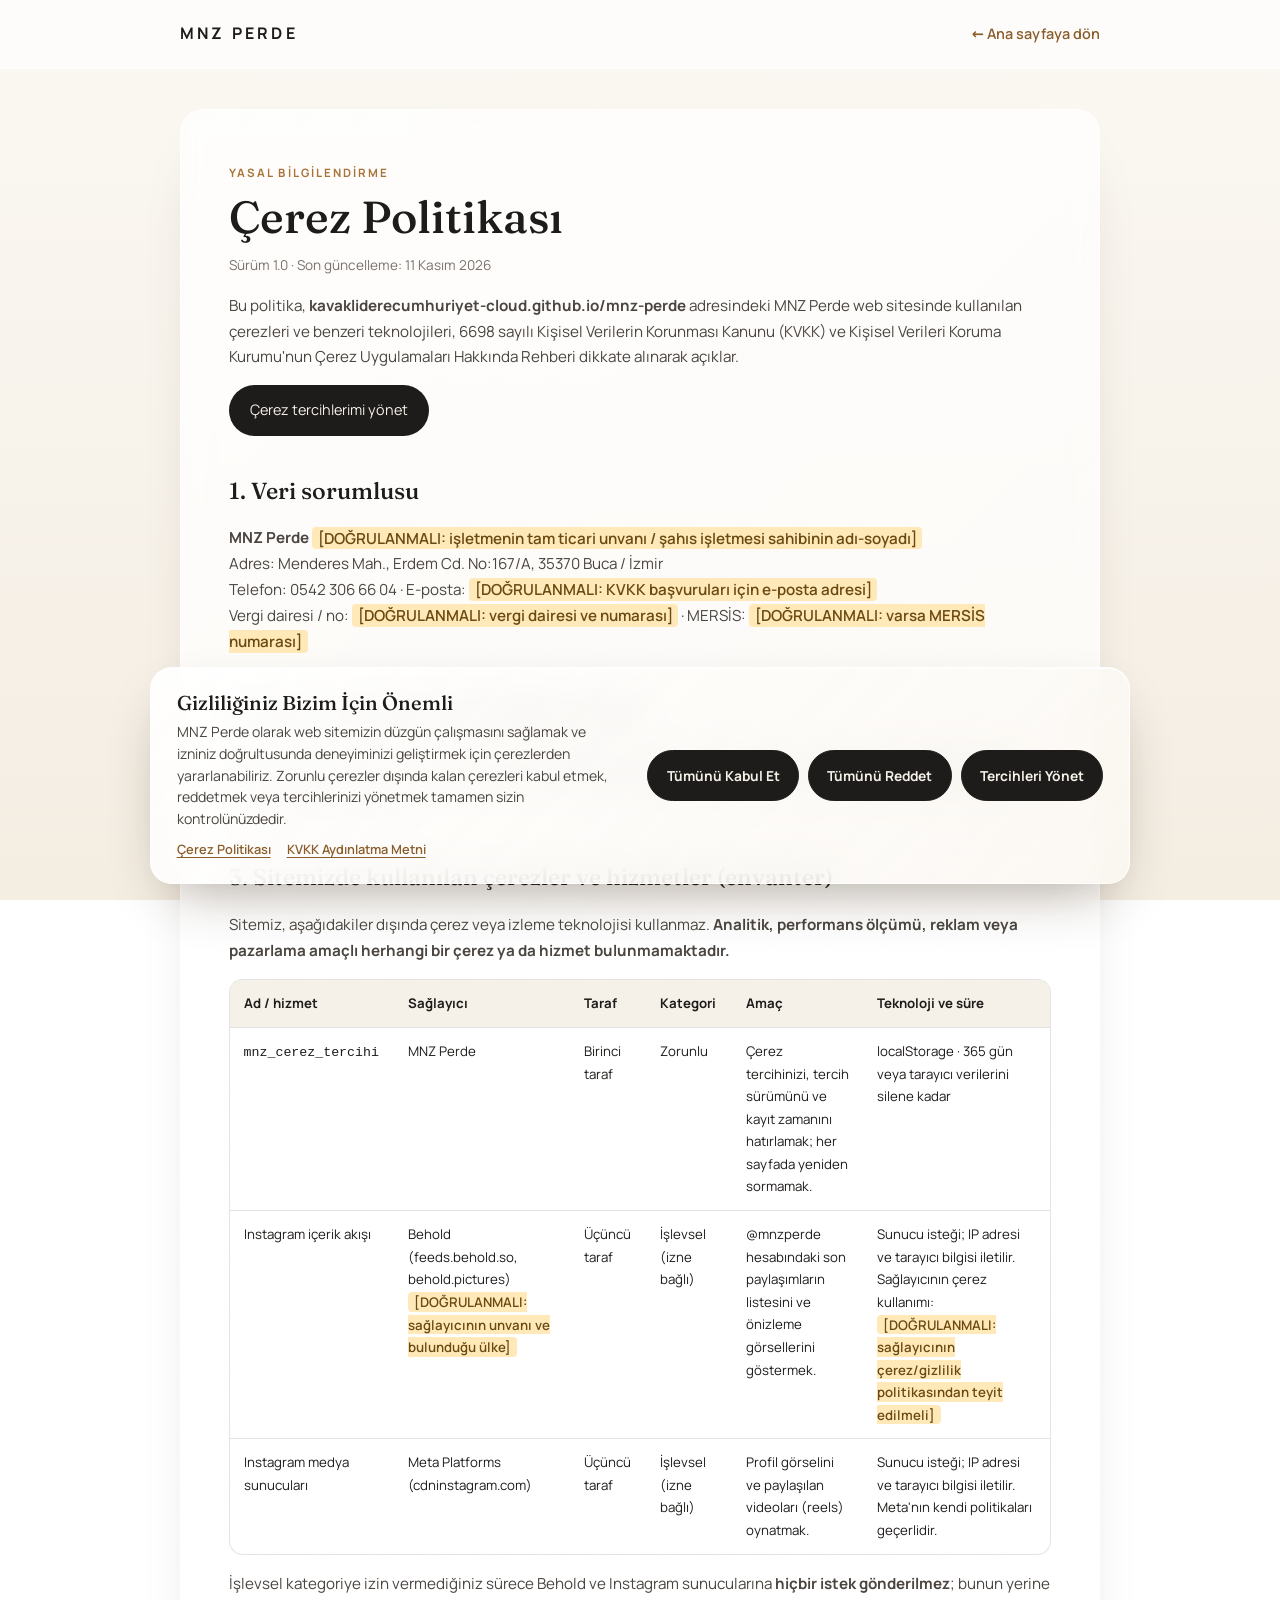
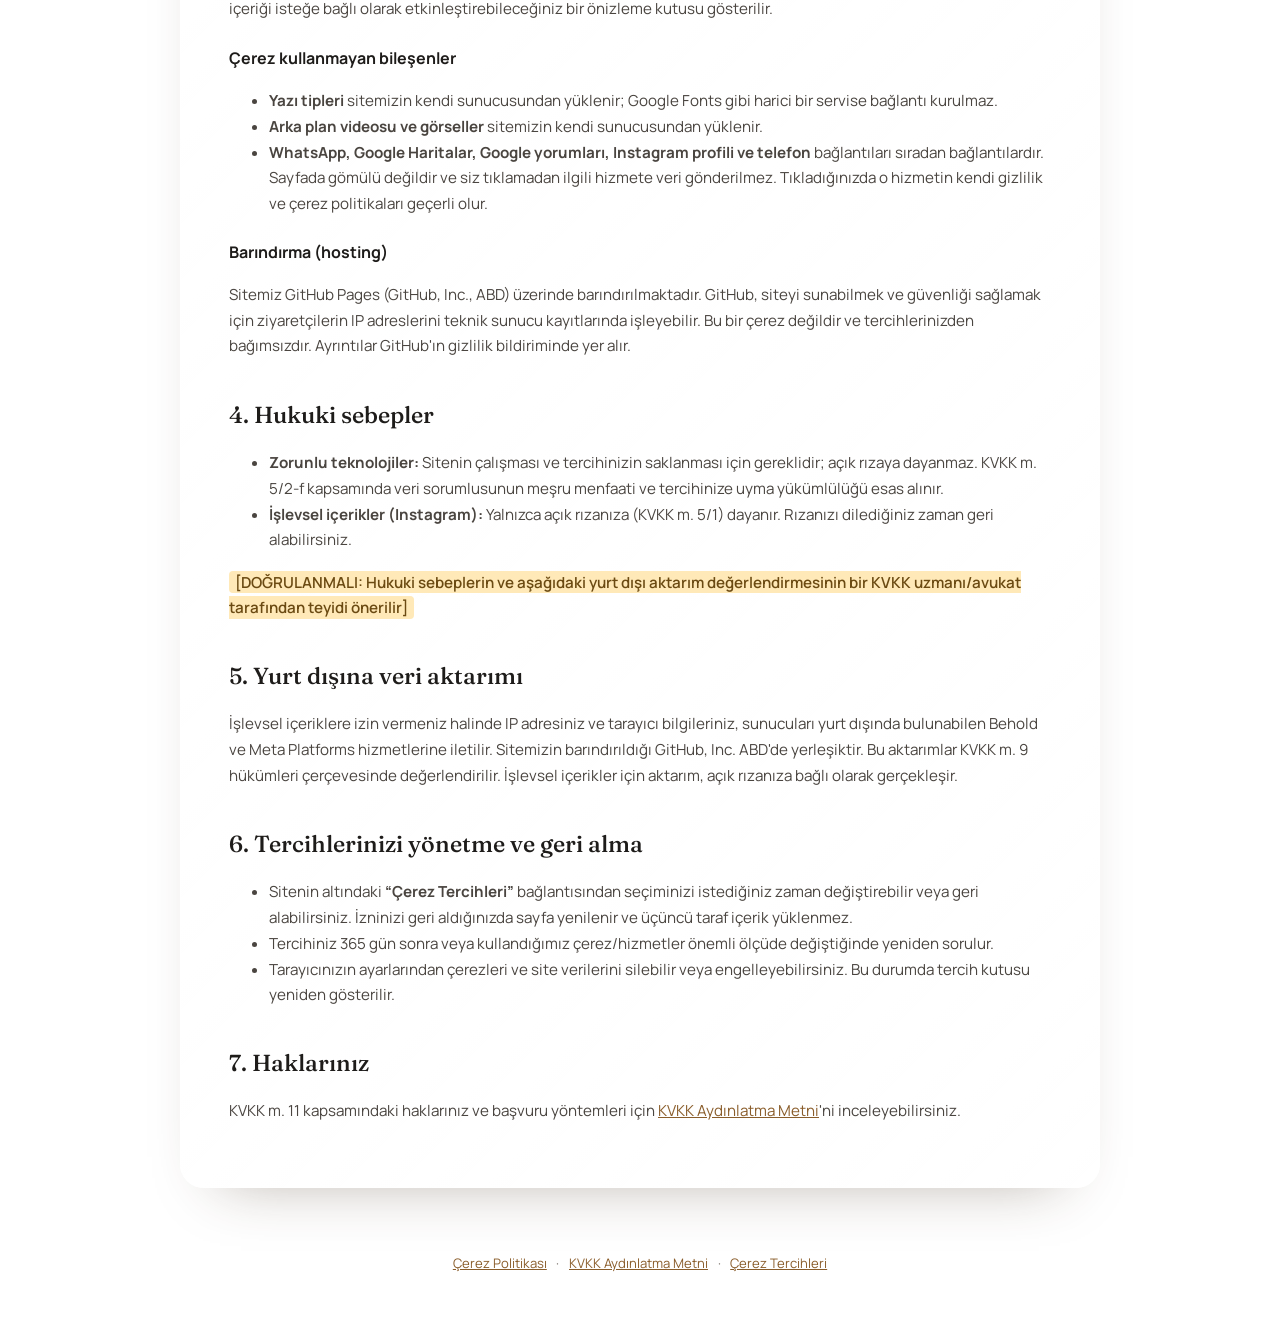
==== cerez-politikasi.html @ db9384fc "KVKK uyumlu çerez yönetimi, Çerez Politikası, KVKK Aydınlatma Metni - Bağımlılıksız izin yönetimi (a" ====
<!DOCTYPE html>
<html lang="tr">
<head>
<meta charset="UTF-8">
<meta name="viewport" content="width=device-width, initial-scale=1">
<title>Çerez Politikası | MNZ Perde</title>
<meta name="description" content="MNZ Perde web sitesinde kullanılan çerezler ve benzeri teknolojiler hakkında bilgilendirme.">
<link rel="stylesheet" href="assets/fonts.css">
<link rel="stylesheet" href="assets/consent.css">
<style>
:root{--ink:#1E1C1A;--ink-2:#4A4540;--muted:#7A726A;--brass:#A8743A;--brass-d:#8A5D2B;--linen:#F5F0E8;--line:rgba(30,28,26,.12)}
*{box-sizing:border-box}
body{margin:0;font-family:"Manrope",system-ui,sans-serif;color:var(--ink);background:linear-gradient(180deg,#FBF8F3,#F4EDE2) fixed;line-height:1.7;-webkit-font-smoothing:antialiased}
a{color:var(--brass-d)}
header{position:sticky;top:0;z-index:10;background:rgba(255,255,255,.6);backdrop-filter:blur(16px);-webkit-backdrop-filter:blur(16px);border-bottom:1px solid rgba(255,255,255,.8)}
.bar{width:min(920px,92vw);margin:auto;display:flex;justify-content:space-between;align-items:center;height:68px}
.logo{font-weight:700;letter-spacing:.2em;color:var(--ink);text-decoration:none}
.back{font-size:.9rem;font-weight:600;text-decoration:none}
main{width:min(920px,92vw);margin:2.5rem auto 4rem;background:linear-gradient(135deg,rgba(255,255,255,.8),rgba(255,255,255,.55));backdrop-filter:blur(14px);border:1px solid rgba(255,255,255,.9);border-radius:24px;padding:clamp(1.4rem,4vw,3rem);box-shadow:0 30px 60px -40px rgba(60,40,20,.4)}
h1{font-family:"Fraunces",Georgia,serif;font-weight:500;font-size:clamp(2rem,4.5vw,2.8rem);line-height:1.1;margin:.4rem 0 .6rem}
h2{font-family:"Fraunces",Georgia,serif;font-weight:500;font-size:1.45rem;margin:2.2rem 0 .6rem}
h3{font-size:1rem;margin:1.4rem 0 .3rem}
.eyebrow{font-size:.72rem;font-weight:700;letter-spacing:.18em;text-transform:uppercase;color:var(--brass)}
.meta{color:var(--muted);font-size:.85rem}
p,li{color:var(--ink-2);font-size:.95rem}
.table-wrap{overflow-x:auto;margin:1rem 0;border:1px solid var(--line);border-radius:14px;background:#fff}
table{border-collapse:collapse;width:100%;min-width:760px;font-size:.83rem}
th,td{text-align:left;vertical-align:top;padding:.75rem .85rem;border-bottom:1px solid var(--line)}
th{background:var(--linen);font-weight:700}
tr:last-child td{border-bottom:0}
.tbd{background:#FFE9B8;color:#6B4A12;padding:.05rem .35rem;border-radius:4px;font-weight:600}
.note{background:var(--linen);border-left:4px solid var(--brass);padding:1rem 1.2rem;border-radius:0 12px 12px 0;margin:1.2rem 0}
.btn{display:inline-flex;align-items:center;gap:.5rem;padding:.8rem 1.3rem;border-radius:999px;background:var(--ink);color:var(--linen);font-weight:700;border:0;cursor:pointer;font:inherit;font-size:.9rem}
footer{text-align:center;font-size:.82rem;color:var(--muted);padding:0 1rem 3rem}
footer a{margin:0 .6rem}
:focus-visible{outline:3px solid var(--brass);outline-offset:3px}
</style>
</head>
<body>
<header><div class="bar"><a class="logo" href="./">MNZ PERDE</a><a class="back" href="./">← Ana sayfaya dön</a></div></header>
<main id="icerik">
<span class="eyebrow">Yasal bilgilendirme</span>
<h1>Çerez Politikası</h1>
<p class="meta">Sürüm 1.0 · Son güncelleme: 11 Kasım 2026</p>
<p>Bu politika, <strong>kavakliderecumhuriyet-cloud.github.io/mnz-perde</strong> adresindeki MNZ Perde web sitesinde kullanılan çerezleri ve benzeri teknolojileri, 6698 sayılı Kişisel Verilerin Korunması Kanunu (KVKK) ve Kişisel Verileri Koruma Kurumu'nun Çerez Uygulamaları Hakkında Rehberi dikkate alınarak açıklar.</p>
<p><button type="button" class="btn" data-cc-open>Çerez tercihlerimi yönet</button></p>

<h2>1. Veri sorumlusu</h2>
<p><strong>MNZ Perde</strong> <mark class="tbd">[DOĞRULANMALI: işletmenin tam ticari unvanı / şahıs işletmesi sahibinin adı-soyadı]</mark><br>
Adres: Menderes Mah., Erdem Cd. No:167/A, 35370 Buca / İzmir<br>
Telefon: 0542 306 66 04 · E-posta: <mark class="tbd">[DOĞRULANMALI: KVKK başvuruları için e-posta adresi]</mark><br>
Vergi dairesi / no: <mark class="tbd">[DOĞRULANMALI: vergi dairesi ve numarası]</mark> · MERSİS: <mark class="tbd">[DOĞRULANMALI: varsa MERSİS numarası]</mark></p>

<h2>2. Çerez ve benzeri teknolojiler nedir?</h2>
<p>Çerezler, ziyaret ettiğiniz sitenin tarayıcınıza kaydettiği küçük metin dosyalarıdır. Tarayıcının yerel depolama alanı (localStorage) ve üçüncü taraf sunuculardan içerik yüklenmesi gibi yöntemler de benzer sonuçlar doğurduğu için bu politikada birlikte ele alınır.</p>

<h2>3. Sitemizde kullanılan çerezler ve hizmetler (envanter)</h2>
<p>Sitemiz, aşağıdakiler dışında çerez veya izleme teknolojisi kullanmaz. <strong>Analitik, performans ölçümü, reklam veya pazarlama amaçlı herhangi bir çerez ya da hizmet bulunmamaktadır.</strong></p>
<div class="table-wrap"><table>
<thead><tr><th>Ad / hizmet</th><th>Sağlayıcı</th><th>Taraf</th><th>Kategori</th><th>Amaç</th><th>Teknoloji ve süre</th></tr></thead>
<tbody>
<tr><td><code>mnz_cerez_tercihi</code></td><td>MNZ Perde</td><td>Birinci taraf</td><td>Zorunlu</td><td>Çerez tercihinizi, tercih sürümünü ve kayıt zamanını hatırlamak; her sayfada yeniden sormamak.</td><td>localStorage · 365 gün veya tarayıcı verilerini silene kadar</td></tr>
<tr><td>Instagram içerik akışı</td><td>Behold (feeds.behold.so, behold.pictures) <mark class="tbd">[DOĞRULANMALI: sağlayıcının unvanı ve bulunduğu ülke]</mark></td><td>Üçüncü taraf</td><td>İşlevsel (izne bağlı)</td><td>@mnzperde hesabındaki son paylaşımların listesini ve önizleme görsellerini göstermek.</td><td>Sunucu isteği; IP adresi ve tarayıcı bilgisi iletilir. Sağlayıcının çerez kullanımı: <mark class="tbd">[DOĞRULANMALI: sağlayıcının çerez/gizlilik politikasından teyit edilmeli]</mark></td></tr>
<tr><td>Instagram medya sunucuları</td><td>Meta Platforms (cdninstagram.com)</td><td>Üçüncü taraf</td><td>İşlevsel (izne bağlı)</td><td>Profil görselini ve paylaşılan videoları (reels) oynatmak.</td><td>Sunucu isteği; IP adresi ve tarayıcı bilgisi iletilir. Meta'nın kendi politikaları geçerlidir.</td></tr>
</tbody></table></div>
<p>İşlevsel kategoriye izin vermediğiniz sürece Behold ve Instagram sunucularına <strong>hiçbir istek gönderilmez</strong>; bunun yerine içeriği isteğe bağlı olarak etkinleştirebileceğiniz bir önizleme kutusu gösterilir.</p>

<h3>Çerez kullanmayan bileşenler</h3>
<ul>
<li><strong>Yazı tipleri</strong> sitemizin kendi sunucusundan yüklenir; Google Fonts gibi harici bir servise bağlantı kurulmaz.</li>
<li><strong>Arka plan videosu ve görseller</strong> sitemizin kendi sunucusundan yüklenir.</li>
<li><strong>WhatsApp, Google Haritalar, Google yorumları, Instagram profili ve telefon</strong> bağlantıları sıradan bağlantılardır. Sayfada gömülü değildir ve siz tıklamadan ilgili hizmete veri gönderilmez. Tıkladığınızda o hizmetin kendi gizlilik ve çerez politikaları geçerli olur.</li>
</ul>

<h3>Barındırma (hosting)</h3>
<p>Sitemiz GitHub Pages (GitHub, Inc., ABD) üzerinde barındırılmaktadır. GitHub, siteyi sunabilmek ve güvenliği sağlamak için ziyaretçilerin IP adreslerini teknik sunucu kayıtlarında işleyebilir. Bu bir çerez değildir ve tercihlerinizden bağımsızdır. Ayrıntılar GitHub'ın gizlilik bildiriminde yer alır.</p>

<h2>4. Hukuki sebepler</h2>
<ul>
<li><strong>Zorunlu teknolojiler:</strong> Sitenin çalışması ve tercihinizin saklanması için gereklidir; açık rızaya dayanmaz. KVKK m. 5/2-f kapsamında veri sorumlusunun meşru menfaati ve tercihinize uyma yükümlülüğü esas alınır.</li>
<li><strong>İşlevsel içerikler (Instagram):</strong> Yalnızca açık rızanıza (KVKK m. 5/1) dayanır. Rızanızı dilediğiniz zaman geri alabilirsiniz.</li>
</ul>
<p><mark class="tbd">[DOĞRULANMALI: Hukuki sebeplerin ve aşağıdaki yurt dışı aktarım değerlendirmesinin bir KVKK uzmanı/avukat tarafından teyidi önerilir]</mark></p>

<h2>5. Yurt dışına veri aktarımı</h2>
<p>İşlevsel içeriklere izin vermeniz halinde IP adresiniz ve tarayıcı bilgileriniz, sunucuları yurt dışında bulunabilen Behold ve Meta Platforms hizmetlerine iletilir. Sitemizin barındırıldığı GitHub, Inc. ABD'de yerleşiktir. Bu aktarımlar KVKK m. 9 hükümleri çerçevesinde değerlendirilir. İşlevsel içerikler için aktarım, açık rızanıza bağlı olarak gerçekleşir.</p>

<h2>6. Tercihlerinizi yönetme ve geri alma</h2>
<ul>
<li>Sitenin altındaki <strong>“Çerez Tercihleri”</strong> bağlantısından seçiminizi istediğiniz zaman değiştirebilir veya geri alabilirsiniz. İzninizi geri aldığınızda sayfa yenilenir ve üçüncü taraf içerik yüklenmez.</li>
<li>Tercihiniz 365 gün sonra veya kullandığımız çerez/hizmetler önemli ölçüde değiştiğinde yeniden sorulur.</li>
<li>Tarayıcınızın ayarlarından çerezleri ve site verilerini silebilir veya engelleyebilirsiniz. Bu durumda tercih kutusu yeniden gösterilir.</li>
</ul>

<h2>7. Haklarınız</h2>
<p>KVKK m. 11 kapsamındaki haklarınız ve başvuru yöntemleri için <a href="kvkk-aydinlatma-metni.html">KVKK Aydınlatma Metni</a>'ni inceleyebilirsiniz.</p>

</main>
<footer><a href="cerez-politikasi.html">Çerez Politikası</a>·<a href="kvkk-aydinlatma-metni.html">KVKK Aydınlatma Metni</a>·<a href="#" data-cc-open role="button">Çerez Tercihleri</a></footer>
<script src="assets/consent.js"></script>
</body>
</html>
---- assets/fonts.css ----
/* Yerel olarak barındırılan yazı tipleri (SIL Open Font License) – Fontsource */
/* fraunces-latin-ext-300-normal */
@font-face {
  font-family: 'Fraunces';
  font-style: normal;
  font-display:swap;
  font-weight: 300;
  src:url(fonts/fraunces-latin-ext-300-normal.woff2) format('woff2');
  unicode-range: U+0100-02BA,U+02BD-02C5,U+02C7-02CC,U+02CE-02D7,U+02DD-02FF,U+0304,U+0308,U+0329,U+1D00-1DBF,U+1E00-1E9F,U+1EF2-1EFF,U+2020,U+20A0-20AB,U+20AD-20C0,U+2113,U+2C60-2C7F,U+A720-A7FF;
}
/* fraunces-latin-300-normal */
@font-face {
  font-family: 'Fraunces';
  font-style: normal;
  font-display:swap;
  font-weight: 300;
  src:url(fonts/fraunces-latin-300-normal.woff2) format('woff2');
  unicode-range: U+0000-00FF,U+0131,U+0152-0153,U+02BB-02BC,U+02C6,U+02DA,U+02DC,U+0304,U+0308,U+0329,U+2000-206F,U+20AC,U+2122,U+2191,U+2193,U+2212,U+2215,U+FEFF,U+FFFD;
}
/* fraunces-latin-ext-500-normal */
@font-face {
  font-family: 'Fraunces';
  font-style: normal;
  font-display:swap;
  font-weight: 500;
  src:url(fonts/fraunces-latin-ext-500-normal.woff2) format('woff2');
  unicode-range: U+0100-02BA,U+02BD-02C5,U+02C7-02CC,U+02CE-02D7,U+02DD-02FF,U+0304,U+0308,U+0329,U+1D00-1DBF,U+1E00-1E9F,U+1EF2-1EFF,U+2020,U+20A0-20AB,U+20AD-20C0,U+2113,U+2C60-2C7F,U+A720-A7FF;
}
/* fraunces-latin-500-normal */
@font-face {
  font-family: 'Fraunces';
  font-style: normal;
  font-display:swap;
  font-weight: 500;
  src:url(fonts/fraunces-latin-500-normal.woff2) format('woff2');
  unicode-range: U+0000-00FF,U+0131,U+0152-0153,U+02BB-02BC,U+02C6,U+02DA,U+02DC,U+0304,U+0308,U+0329,U+2000-206F,U+20AC,U+2122,U+2191,U+2193,U+2212,U+2215,U+FEFF,U+FFFD;
}
/* fraunces-latin-ext-600-normal */
@font-face {
  font-family: 'Fraunces';
  font-style: normal;
  font-display:swap;
  font-weight: 600;
  src:url(fonts/fraunces-latin-ext-600-normal.woff2) format('woff2');
  unicode-range: U+0100-02BA,U+02BD-02C5,U+02C7-02CC,U+02CE-02D7,U+02DD-02FF,U+0304,U+0308,U+0329,U+1D00-1DBF,U+1E00-1E9F,U+1EF2-1EFF,U+2020,U+20A0-20AB,U+20AD-20C0,U+2113,U+2C60-2C7F,U+A720-A7FF;
}
/* fraunces-latin-600-normal */
@font-face {
  font-family: 'Fraunces';
  font-style: normal;
  font-display:swap;
  font-weight: 600;
  src:url(fonts/fraunces-latin-600-normal.woff2) format('woff2');
  unicode-range: U+0000-00FF,U+0131,U+0152-0153,U+02BB-02BC,U+02C6,U+02DA,U+02DC,U+0304,U+0308,U+0329,U+2000-206F,U+20AC,U+2122,U+2191,U+2193,U+2212,U+2215,U+FEFF,U+FFFD;
}
/* fraunces-latin-ext-500-italic */
@font-face {
  font-family: 'Fraunces';
  font-style: italic;
  font-display:swap;
  font-weight: 500;
  src:url(fonts/fraunces-latin-ext-500-italic.woff2) format('woff2');
  unicode-range: U+0100-02BA,U+02BD-02C5,U+02C7-02CC,U+02CE-02D7,U+02DD-02FF,U+0304,U+0308,U+0329,U+1D00-1DBF,U+1E00-1E9F,U+1EF2-1EFF,U+2020,U+20A0-20AB,U+20AD-20C0,U+2113,U+2C60-2C7F,U+A720-A7FF;
}
/* fraunces-latin-500-italic */
@font-face {
  font-family: 'Fraunces';
  font-style: italic;
  font-display:swap;
  font-weight: 500;
  src:url(fonts/fraunces-latin-500-italic.woff2) format('woff2');
  unicode-range: U+0000-00FF,U+0131,U+0152-0153,U+02BB-02BC,U+02C6,U+02DA,U+02DC,U+0304,U+0308,U+0329,U+2000-206F,U+20AC,U+2122,U+2191,U+2193,U+2212,U+2215,U+FEFF,U+FFFD;
}
/* manrope-latin-ext-400-normal */
@font-face {
  font-family: 'Manrope';
  font-style: normal;
  font-display:swap;
  font-weight: 400;
  src:url(fonts/manrope-latin-ext-400-normal.woff2) format('woff2');
  unicode-range: U+0100-02BA,U+02BD-02C5,U+02C7-02CC,U+02CE-02D7,U+02DD-02FF,U+0304,U+0308,U+0329,U+1D00-1DBF,U+1E00-1E9F,U+1EF2-1EFF,U+2020,U+20A0-20AB,U+20AD-20C0,U+2113,U+2C60-2C7F,U+A720-A7FF;
}
/* manrope-latin-400-normal */
@font-face {
  font-family: 'Manrope';
  font-style: normal;
  font-display:swap;
  font-weight: 400;
  src:url(fonts/manrope-latin-400-normal.woff2) format('woff2');
  unicode-range: U+0000-00FF,U+0131,U+0152-0153,U+02BB-02BC,U+02C6,U+02DA,U+02DC,U+0304,U+0308,U+0329,U+2000-206F,U+20AC,U+2122,U+2191,U+2193,U+2212,U+2215,U+FEFF,U+FFFD;
}
/* manrope-latin-ext-500-normal */
@font-face {
  font-family: 'Manrope';
  font-style: normal;
  font-display:swap;
  font-weight: 500;
  src:url(fonts/manrope-latin-ext-500-normal.woff2) format('woff2');
  unicode-range: U+0100-02BA,U+02BD-02C5,U+02C7-02CC,U+02CE-02D7,U+02DD-02FF,U+0304,U+0308,U+0329,U+1D00-1DBF,U+1E00-1E9F,U+1EF2-1EFF,U+2020,U+20A0-20AB,U+20AD-20C0,U+2113,U+2C60-2C7F,U+A720-A7FF;
}
/* manrope-latin-500-normal */
@font-face {
  font-family: 'Manrope';
  font-style: normal;
  font-display:swap;
  font-weight: 500;
  src:url(fonts/manrope-latin-500-normal.woff2) format('woff2');
  unicode-range: U+0000-00FF,U+0131,U+0152-0153,U+02BB-02BC,U+02C6,U+02DA,U+02DC,U+0304,U+0308,U+0329,U+2000-206F,U+20AC,U+2122,U+2191,U+2193,U+2212,U+2215,U+FEFF,U+FFFD;
}
/* manrope-latin-ext-600-normal */
@font-face {
  font-family: 'Manrope';
  font-style: normal;
  font-display:swap;
  font-weight: 600;
  src:url(fonts/manrope-latin-ext-600-normal.woff2) format('woff2');
  unicode-range: U+0100-02BA,U+02BD-02C5,U+02C7-02CC,U+02CE-02D7,U+02DD-02FF,U+0304,U+0308,U+0329,U+1D00-1DBF,U+1E00-1E9F,U+1EF2-1EFF,U+2020,U+20A0-20AB,U+20AD-20C0,U+2113,U+2C60-2C7F,U+A720-A7FF;
}
/* manrope-latin-600-normal */
@font-face {
  font-family: 'Manrope';
  font-style: normal;
  font-display:swap;
  font-weight: 600;
  src:url(fonts/manrope-latin-600-normal.woff2) format('woff2');
  unicode-range: U+0000-00FF,U+0131,U+0152-0153,U+02BB-02BC,U+02C6,U+02DA,U+02DC,U+0304,U+0308,U+0329,U+2000-206F,U+20AC,U+2122,U+2191,U+2193,U+2212,U+2215,U+FEFF,U+FFFD;
}
/* manrope-latin-ext-700-normal */
@font-face {
  font-family: 'Manrope';
  font-style: normal;
  font-display:swap;
  font-weight: 700;
  src:url(fonts/manrope-latin-ext-700-normal.woff2) format('woff2');
  unicode-range: U+0100-02BA,U+02BD-02C5,U+02C7-02CC,U+02CE-02D7,U+02DD-02FF,U+0304,U+0308,U+0329,U+1D00-1DBF,U+1E00-1E9F,U+1EF2-1EFF,U+2020,U+20A0-20AB,U+20AD-20C0,U+2113,U+2C60-2C7F,U+A720-A7FF;
}
/* manrope-latin-700-normal */
@font-face {
  font-family: 'Manrope';
  font-style: normal;
  font-display:swap;
  font-weight: 700;
  src:url(fonts/manrope-latin-700-normal.woff2) format('woff2');
  unicode-range: U+0000-00FF,U+0131,U+0152-0153,U+02BB-02BC,U+02C6,U+02DA,U+02DC,U+0304,U+0308,U+0329,U+2000-206F,U+20AC,U+2122,U+2191,U+2193,U+2212,U+2215,U+FEFF,U+FFFD;
}
---- assets/consent.css ----
/* MNZ Perde – Çerez yönetimi (bağımlılıksız) */
.cc-hidden{display:none!important}
.cc-banner{position:fixed;left:50%;bottom:16px;transform:translateX(-50%);z-index:90;width:min(980px,calc(100vw - 24px));
  background:linear-gradient(135deg,rgba(255,255,255,.9),rgba(251,248,243,.82));backdrop-filter:blur(18px) saturate(150%);-webkit-backdrop-filter:blur(18px) saturate(150%);
  border:1px solid rgba(255,255,255,.85);border-radius:22px;box-shadow:0 24px 60px -24px rgba(50,35,20,.45),inset 0 1px 0 #fff;
  padding:1.4rem 1.6rem;display:grid;grid-template-columns:1fr auto;gap:1.2rem 2rem;align-items:center;
  font-family:"Manrope",system-ui,sans-serif;color:#1E1C1A;animation:cc-in .45s ease}
@keyframes cc-in{from{opacity:0;transform:translate(-50%,16px)}to{opacity:1;transform:translate(-50%,0)}}
.cc-banner h2{font-family:"Fraunces",Georgia,serif;font-weight:500;font-size:1.25rem;line-height:1.2;margin:0 0 .4rem}
.cc-banner p{margin:0;font-size:.88rem;line-height:1.55;color:#4A4540;max-width:40rem}
.cc-links{margin-top:.55rem;font-size:.8rem;display:flex;gap:1rem;flex-wrap:wrap}
.cc-links a{color:#8A5D2B;font-weight:600;text-decoration:underline;text-underline-offset:3px}
.cc-actions{display:grid;grid-template-columns:repeat(3,auto);gap:.55rem}
.cc-btn{font:inherit;font-size:.86rem;font-weight:700;cursor:pointer;border-radius:999px;padding:.78rem 1.15rem;min-height:44px;
  border:1.5px solid #1E1C1A;background:#1E1C1A;color:#F5F0E8;transition:transform .15s,background .15s;white-space:nowrap}
.cc-btn:hover{transform:translateY(-1px);background:#3A3633}
.cc-btn:focus-visible,.cc-switch input:focus-visible+span,.cc-close:focus-visible,.cc-links a:focus-visible,.cc-details summary:focus-visible{outline:3px solid #A8743A;outline-offset:3px}
body.cc-open .wa-float{bottom:calc(var(--cc-h,140px) + 28px)}
@media(max-width:860px){
  .cc-banner{grid-template-columns:1fr;padding:1.15rem 1.15rem 1.2rem;bottom:10px;gap:.9rem}
  .cc-banner h2{font-size:1.1rem}.cc-banner p{font-size:.83rem}
  .cc-actions{grid-template-columns:1fr 1fr}
  .cc-actions .cc-btn:last-child{grid-column:1 / -1}
  .cc-btn{padding:.7rem .8rem;font-size:.82rem}
}

/* Tercih paneli */
.cc-overlay{position:fixed;inset:0;z-index:100;background:rgba(30,28,26,.42);backdrop-filter:blur(4px);-webkit-backdrop-filter:blur(4px);
  display:flex;align-items:center;justify-content:center;padding:16px;font-family:"Manrope",system-ui,sans-serif;color:#1E1C1A}
.cc-dialog{width:min(640px,100%);max-height:min(88vh,820px);overflow:auto;background:#FBF8F3;border-radius:24px;border:1px solid rgba(255,255,255,.9);
  box-shadow:0 40px 90px -30px rgba(0,0,0,.55);padding:1.8rem 1.8rem 1.4rem;position:relative;animation:cc-pop .3s ease}
@keyframes cc-pop{from{opacity:0;transform:scale(.97)}to{opacity:1;transform:none}}
.cc-dialog h2{font-family:"Fraunces",Georgia,serif;font-weight:500;font-size:1.6rem;margin:0 2.5rem .5rem 0;line-height:1.15}
.cc-dialog > p{font-size:.88rem;color:#4A4540;margin:0 0 1.2rem;line-height:1.55}
.cc-close{position:absolute;top:14px;right:14px;width:42px;height:42px;border-radius:50%;border:0;background:#EDE5D8;cursor:pointer;font-size:1.3rem;line-height:1;color:#1E1C1A}
.cc-cat{border:1px solid rgba(30,28,26,.12);border-radius:16px;padding:1rem 1.1rem;margin-bottom:.7rem;background:#fff}
.cc-cat-head{display:flex;justify-content:space-between;align-items:center;gap:1rem}
.cc-cat-head h3{font-size:.98rem;margin:0;font-weight:700}
.cc-cat p{font-size:.83rem;color:#4A4540;margin:.45rem 0 0;line-height:1.5}
.cc-state{font-size:.75rem;font-weight:700;color:#7A726A;white-space:nowrap}
.cc-switch{position:relative;display:inline-flex;align-items:center;gap:.5rem;cursor:pointer;flex:none}
.cc-switch input{position:absolute;opacity:0;width:1px;height:1px}
.cc-switch span{width:48px;height:28px;border-radius:999px;background:#CFC6B8;position:relative;transition:background .2s}
.cc-switch span::after{content:"";position:absolute;top:3px;left:3px;width:22px;height:22px;border-radius:50%;background:#fff;box-shadow:0 1px 3px rgba(0,0,0,.25);transition:transform .2s}
.cc-switch input:checked+span{background:#1F8F55}
.cc-switch input:checked+span::after{transform:translateX(20px)}
.cc-switch input:disabled+span{opacity:.55;cursor:not-allowed}
.cc-details{margin-top:.55rem;font-size:.8rem}
.cc-details summary{cursor:pointer;color:#8A5D2B;font-weight:700}
.cc-details ul{margin:.5rem 0 0;padding-left:1.1rem;color:#4A4540;line-height:1.5}
.cc-details li{margin-bottom:.35rem}
.cc-dialog-actions{display:grid;grid-template-columns:repeat(3,1fr);gap:.55rem;margin-top:1.1rem;position:sticky;bottom:-1.4rem;background:#FBF8F3;padding:.8rem 0 1.2rem}
.cc-meta{font-size:.74rem;color:#7A726A;margin-top:.2rem}
@media(max-width:560px){.cc-dialog{padding:1.4rem 1.1rem 1rem;border-radius:20px}.cc-dialog-actions{grid-template-columns:1fr}.cc-dialog h2{font-size:1.35rem}}

/* İzin bekleyen dış içerik (Instagram) */
.cc-embed{display:grid;grid-template-columns:auto 1fr auto;gap:1.2rem;align-items:center;border-radius:22px;padding:1.4rem 1.6rem;margin-bottom:1.6rem}
.cc-embed .ico{width:52px;height:52px;border-radius:14px;display:grid;place-items:center;background:linear-gradient(135deg,#F2D7B0,#E7B9A6)}
.cc-embed b{display:block;font-size:1.02rem;margin-bottom:.2rem}
.cc-embed p{margin:0;font-size:.85rem;color:#4A4540;line-height:1.5}
.cc-embed .cc-embed-actions{display:flex;gap:.5rem;flex-wrap:wrap;justify-content:flex-end}
@media(max-width:760px){.cc-embed{grid-template-columns:1fr;text-align:left}.cc-embed .cc-embed-actions{justify-content:flex-start}}
@media(prefers-reduced-motion:reduce){.cc-banner,.cc-dialog{animation:none}}
/* sitenin genel summary stilini ezmemek için */
.cc-details summary{font-family:"Manrope",system-ui,sans-serif;font-size:.8rem;font-weight:700;display:list-item;list-style:revert;color:#8A5D2B}
.cc-details summary::after{content:none!important}
.cc-details summary::-webkit-details-marker{display:revert}
@media(max-width:560px){
  .cc-banner{padding:1rem 1rem 1.05rem;gap:.75rem}
  .cc-banner p{font-size:.78rem;line-height:1.5}
  .cc-links{margin-top:.4rem;font-size:.76rem}
  .cc-actions{grid-template-columns:repeat(3,1fr);gap:.4rem}
  .cc-actions .cc-btn:last-child{grid-column:auto}
  .cc-btn{font-size:.74rem;padding:.6rem .35rem;white-space:normal;line-height:1.2}
}
.cc-dialog details.cc-details{padding:0;border:0;margin-top:.55rem}
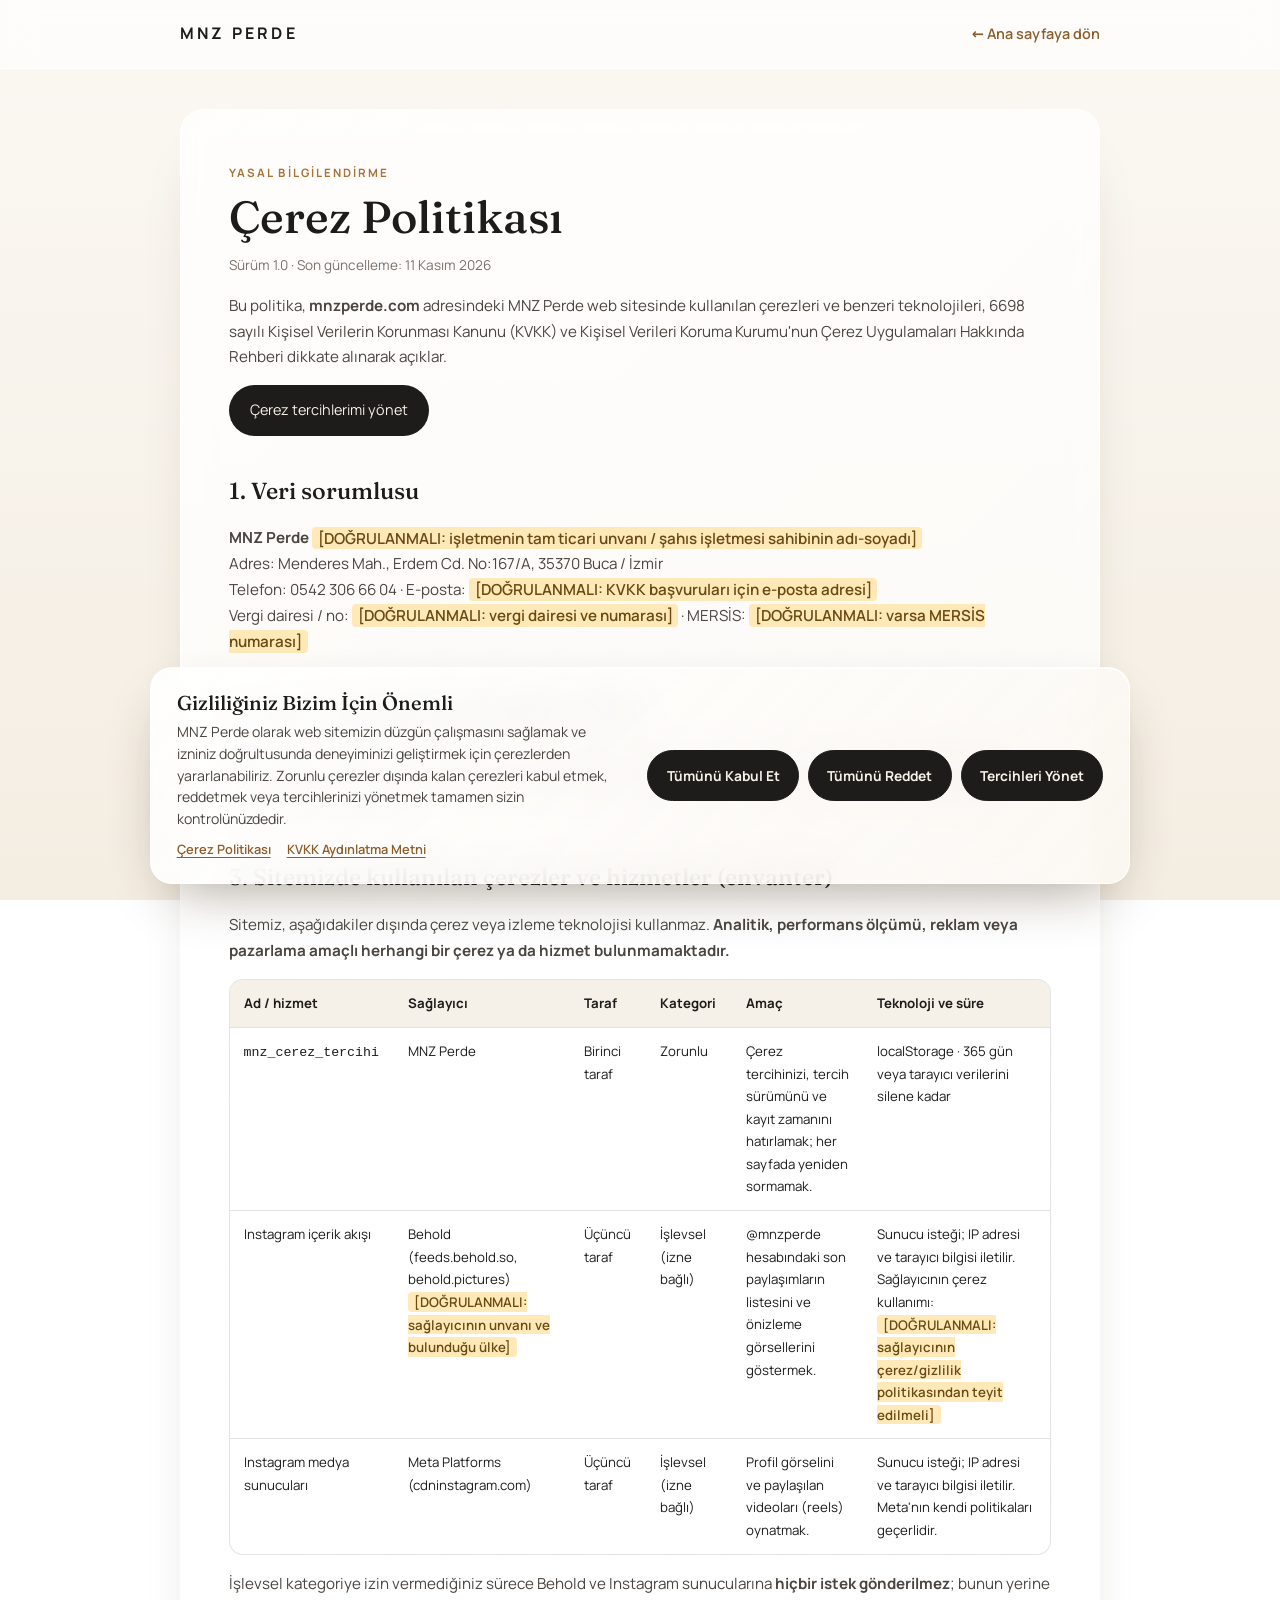
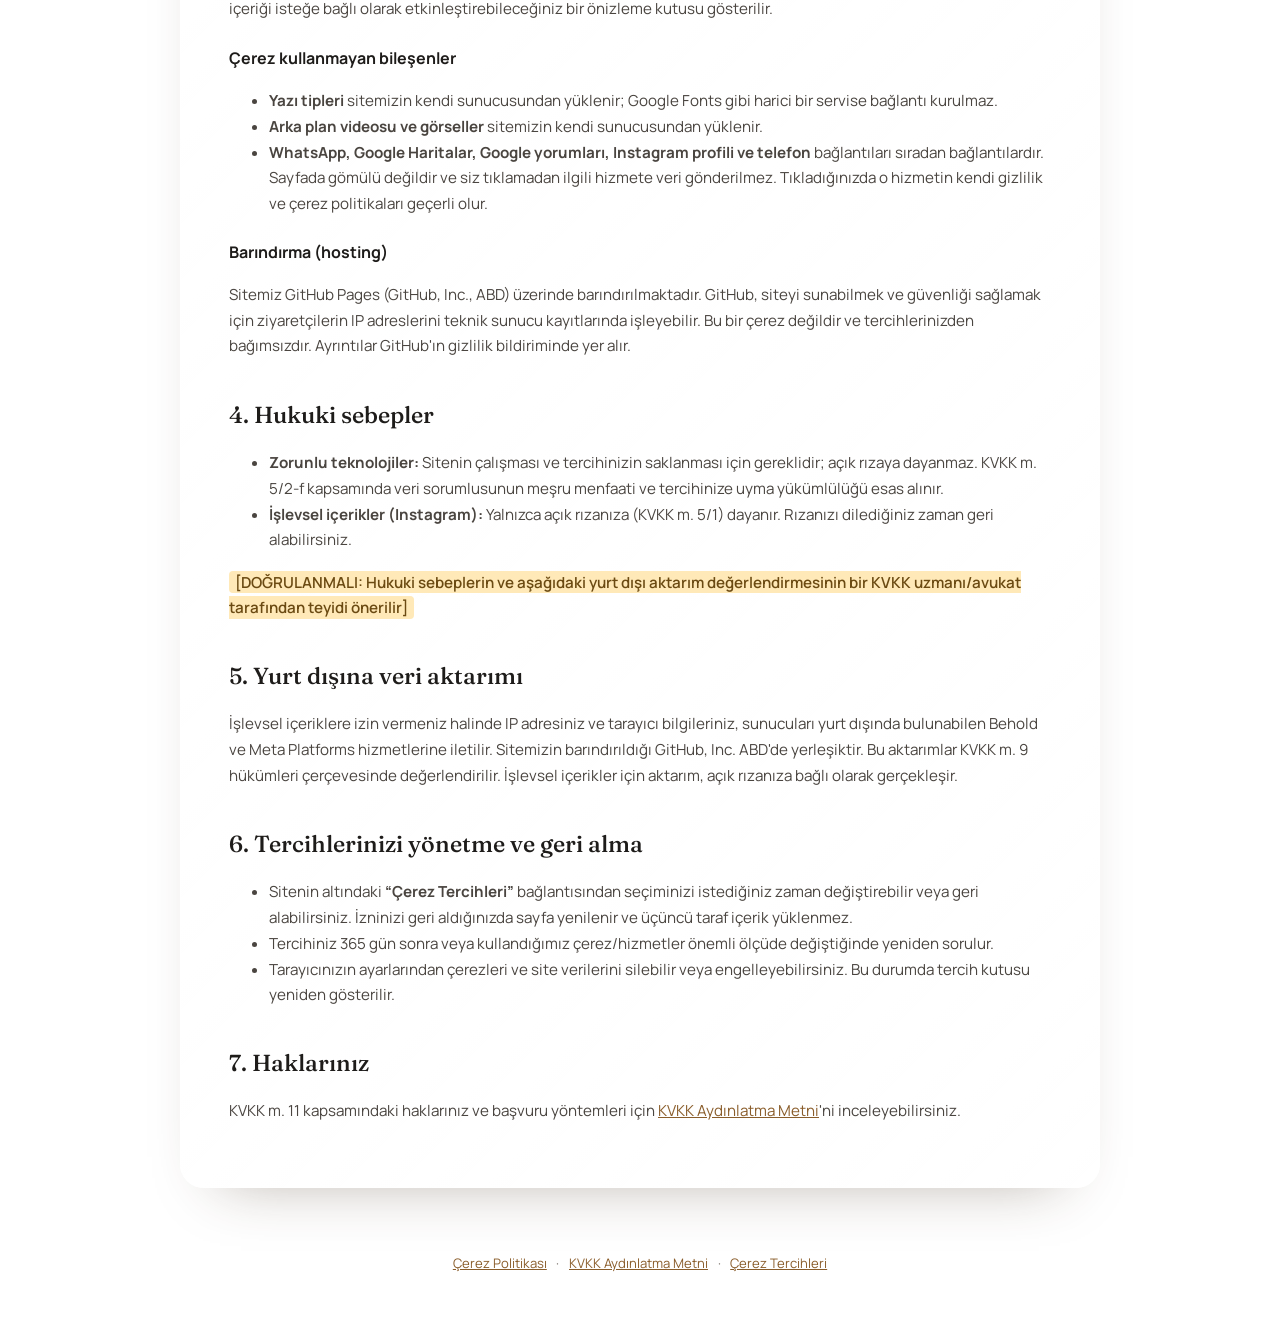
==== commit dd4be9a6: "Eigene Domain mnzperde.com (CNAME) Co-Authored-By: Claude Opus 5.5 <noreply@anthropic.com> Claude-Se" ====
--- a/cerez-politikasi.html
+++ b/cerez-politikasi.html
@@ -42,7 +42,7 @@
 <span class="eyebrow">Yasal bilgilendirme</span>
 <h1>Çerez Politikası</h1>
 <p class="meta">Sürüm 1.0 · Son güncelleme: 11 Kasım 2026</p>
-<p>Bu politika, <strong>kavakliderecumhuriyet-cloud.github.io/mnz-perde</strong> adresindeki MNZ Perde web sitesinde kullanılan çerezleri ve benzeri teknolojileri, 6698 sayılı Kişisel Verilerin Korunması Kanunu (KVKK) ve Kişisel Verileri Koruma Kurumu'nun Çerez Uygulamaları Hakkında Rehberi dikkate alınarak açıklar.</p>
+<p>Bu politika, <strong>mnzperde.com</strong> adresindeki MNZ Perde web sitesinde kullanılan çerezleri ve benzeri teknolojileri, 6698 sayılı Kişisel Verilerin Korunması Kanunu (KVKK) ve Kişisel Verileri Koruma Kurumu'nun Çerez Uygulamaları Hakkında Rehberi dikkate alınarak açıklar.</p>
 <p><button type="button" class="btn" data-cc-open>Çerez tercihlerimi yönet</button></p>
 
 <h2>1. Veri sorumlusu</h2>
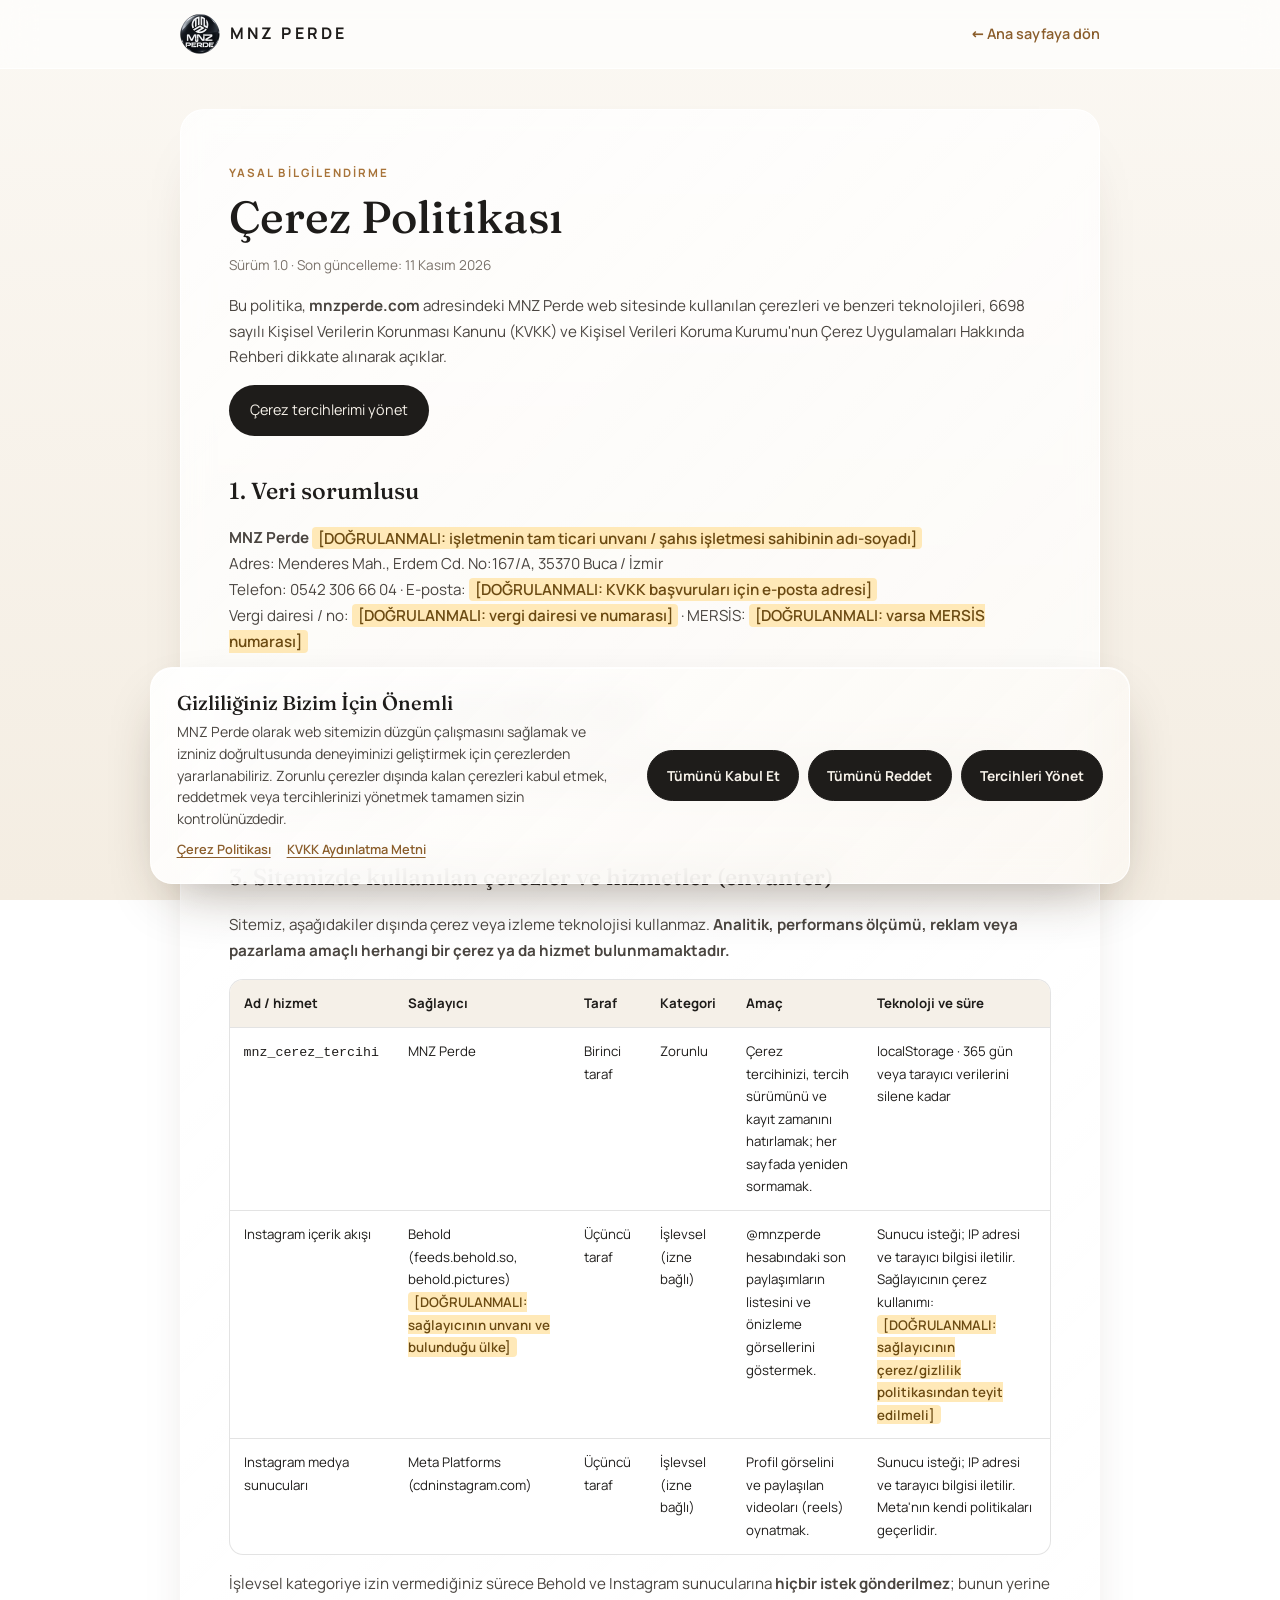
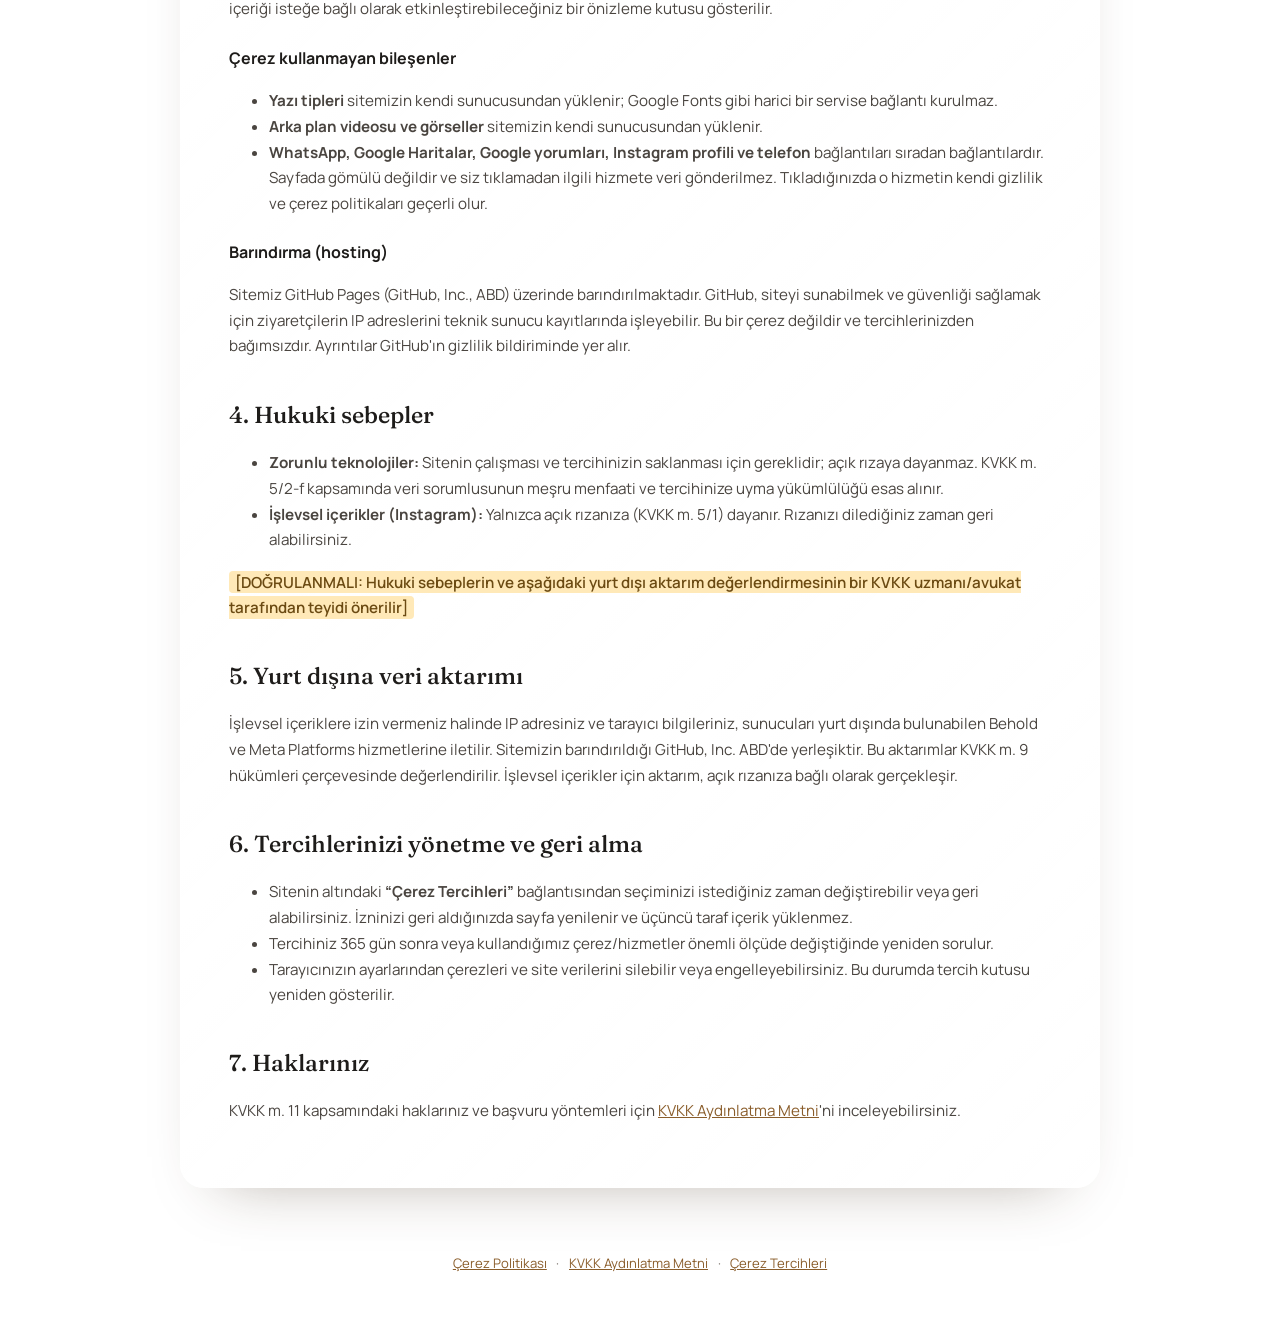
==== commit fa172f64: "Logo im Header/Footer, Favicons (ico/png/apple-touch), Webmanifest, Logo im Schema Co-Authored-By: C" ====
--- a/cerez-politikasi.html
+++ b/cerez-politikasi.html
@@ -5,6 +5,10 @@
 <meta name="viewport" content="width=device-width, initial-scale=1">
 <title>Çerez Politikası | MNZ Perde</title>
 <meta name="description" content="MNZ Perde web sitesinde kullanılan çerezler ve benzeri teknolojiler hakkında bilgilendirme.">
+<link rel="icon" href="/favicon.ico" sizes="48x48">
+<link rel="icon" type="image/png" sizes="96x96" href="/favicon-96x96.png">
+<link rel="apple-touch-icon" href="/apple-touch-icon.png">
+<link rel="canonical" href="https://mnzperde.com/cerez-politikasi.html">
 <link rel="stylesheet" href="assets/fonts.css">
 <link rel="stylesheet" href="assets/consent.css">
 <style>
@@ -37,7 +41,7 @@
 </style>
 </head>
 <body>
-<header><div class="bar"><a class="logo" href="./">MNZ PERDE</a><a class="back" href="./">← Ana sayfaya dön</a></div></header>
+<header><div class="bar"><a class="logo" href="./" style="display:flex;align-items:center;gap:.6rem"><img src="assets/logo.webp" width="40" height="40" alt="MNZ Perde logosu">MNZ PERDE</a><a class="back" href="./">← Ana sayfaya dön</a></div></header>
 <main id="icerik">
 <span class="eyebrow">Yasal bilgilendirme</span>
 <h1>Çerez Politikası</h1>
